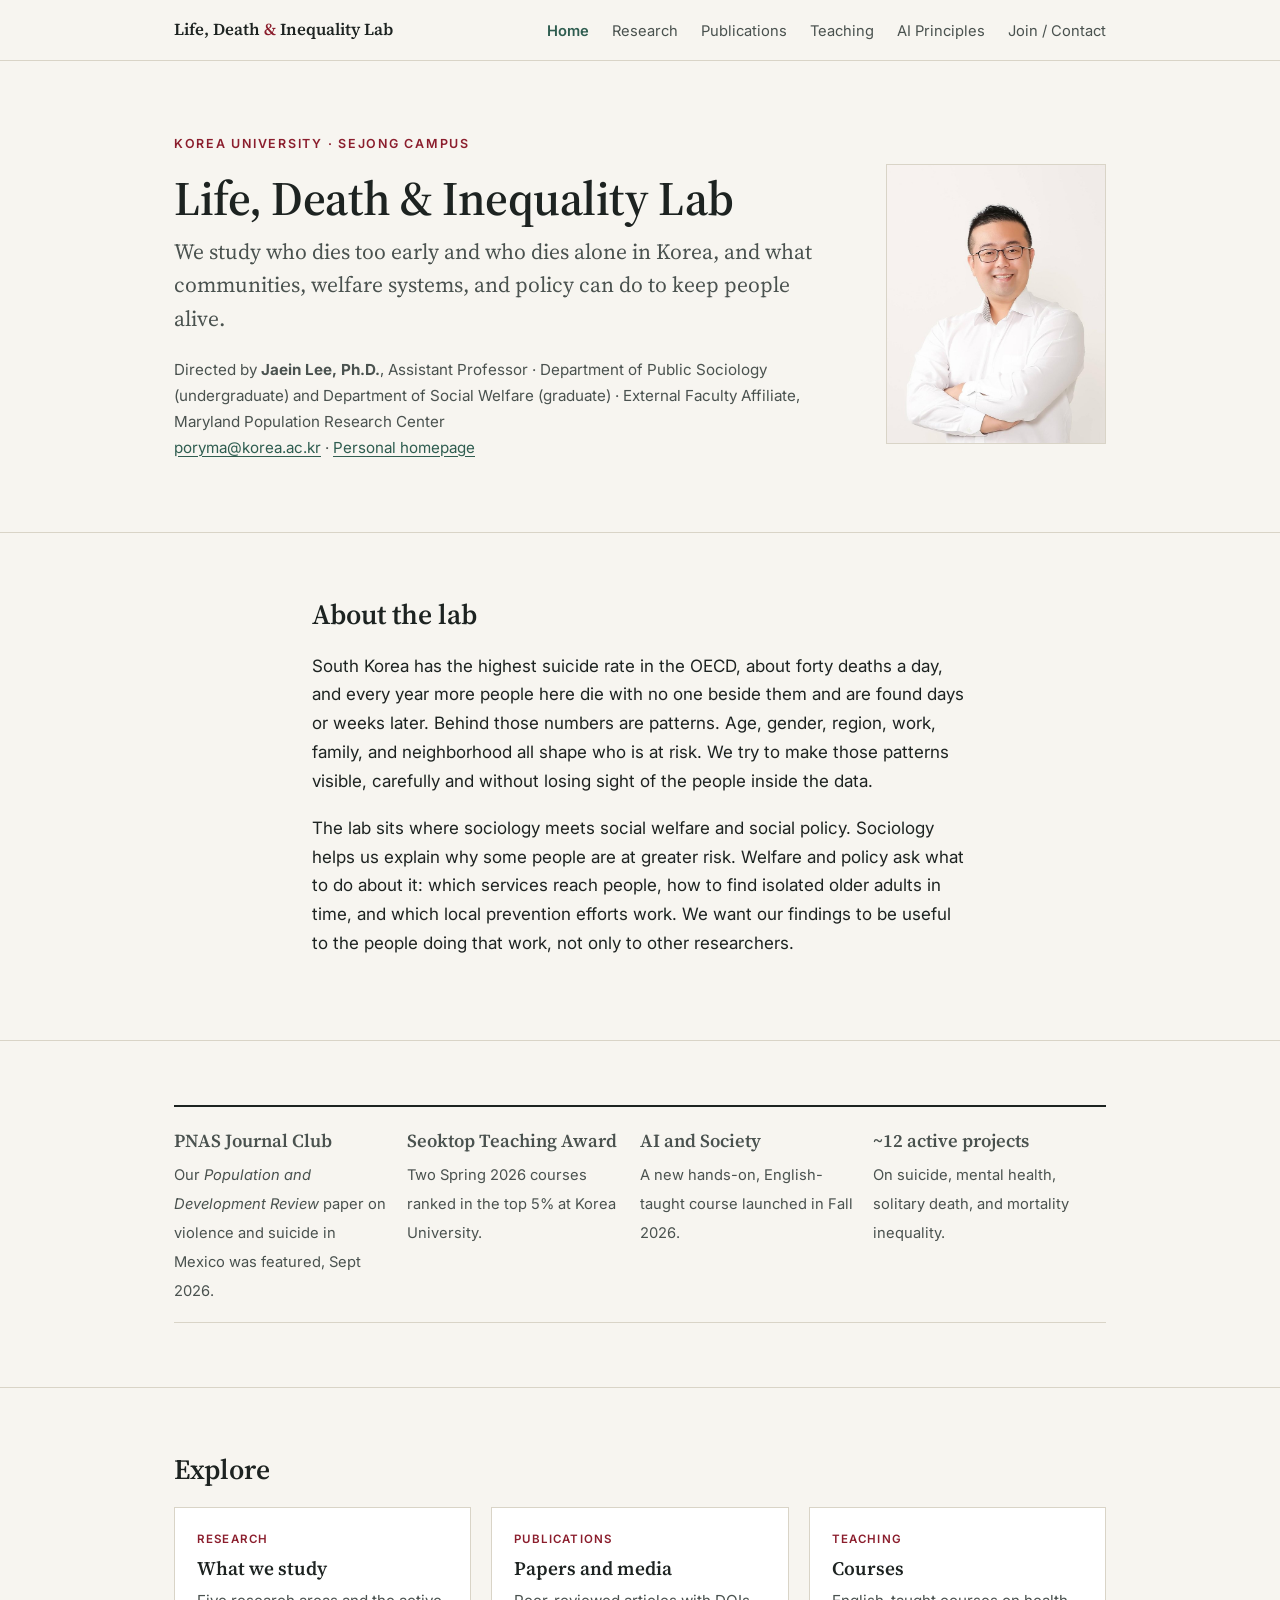
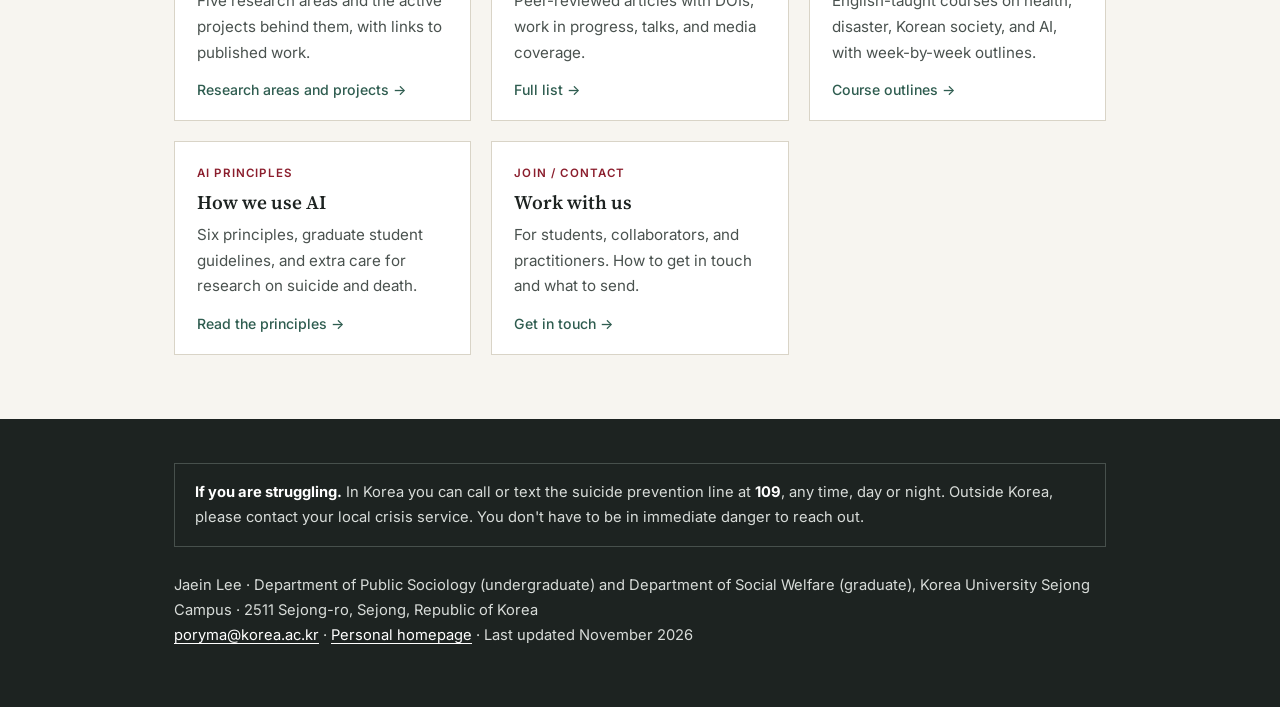
==== index.html @ afb63c03 "Multi-page lab site; collapsible course outlines; AI principles with course illustrations; Join/Cont" ====
<!DOCTYPE html>
<html lang="en">
<head>
  <meta charset="utf-8">
  <meta name="viewport" content="width=device-width, initial-scale=1">
  <title>Life, Death & Inequality Lab · Jaein Lee · Korea University</title>
  <meta name="description" content="Jaein Lee&#x27;s lab at Korea University Sejong: suicide, solitary death, mental health, and inequality in mortality, from sociology, social welfare, and social policy.">
  <link rel="preconnect" href="https://fonts.googleapis.com">
  <link rel="preconnect" href="https://fonts.gstatic.com" crossorigin>
  <link href="https://fonts.googleapis.com/css2?family=Inter:wght@400;500;600&family=Source+Serif+4:opsz,wght@8..60,400;8..60,600&display=swap" rel="stylesheet">
  <link rel="stylesheet" href="style.css">
</head>
<body>

<header class="site">
  <div class="wrap">
    <a class="brand" href="index.html">Life, Death <span>&amp;</span> Inequality Lab</a>
    <nav>
      <a href="index.html" class="active" aria-current="page">Home</a>
      <a href="research.html">Research</a>
      <a href="publications.html">Publications</a>
      <a href="teaching.html">Teaching</a>
      <a href="ai.html">AI Principles</a>
      <a href="join.html">Join / Contact</a>
    </nav>
  </div>
</header>

<main>
  <div class="hero">
    <div class="wrap hero-grid">
      <div>
        <div class="kicker">Korea University · Sejong Campus</div>
        <h1>Life, Death &amp; Inequality Lab</h1>
        <p class="lede">We study who dies too early and who dies alone in Korea, and what communities, welfare systems, and policy can do to keep people alive.</p>
        <p class="meta">Directed by <strong>Jaein Lee, Ph.D.</strong>, Assistant Professor · Department of Public Sociology (undergraduate) and Department of Social Welfare (graduate) · External Faculty Affiliate, Maryland Population Research Center<br>
          <a href="mailto:poryma@korea.ac.kr">poryma@korea.ac.kr</a> · <a href="https://poryma.github.io/">Personal homepage</a></p>
      </div>
      <img class="portrait" src="photo.jpg" alt="Portrait of Jaein Lee" width="714" height="1000">
    </div>
  </div>

  <section>
    <div class="wrap prose">
      <h2>About the lab</h2>
      <p>South Korea has the highest suicide rate in the OECD, about forty deaths a day, and every year more people here die with no one beside them and are found days or weeks later. Behind those numbers are patterns. Age, gender, region, work, family, and neighborhood all shape who is at risk. We try to make those patterns visible, carefully and without losing sight of the people inside the data.</p>
      <p>The lab sits where sociology meets social welfare and social policy. Sociology helps us explain why some people are at greater risk. Welfare and policy ask what to do about it: which services reach people, how to find isolated older adults in time, and which local prevention efforts work. We want our findings to be useful to the people doing that work, not only to other researchers.</p>
    </div>
  </section>

  <section>
    <div class="wrap">
      <div class="highlights">
        <div><span class="big">PNAS Journal Club</span><span>Our <em>Population and Development Review</em> paper on violence and suicide in Mexico was featured, Sept 2026.</span></div>
        <div><span class="big">Seoktop Teaching Award</span><span>Two Spring 2026 courses ranked in the top 5% at Korea University.</span></div>
        <div><span class="big">AI and Society</span><span>A new hands-on, English-taught course launched in Fall 2026.</span></div>
        <div><span class="big">~12 active projects</span><span>On suicide, mental health, solitary death, and mortality inequality.</span></div>
      </div>
    </div>
  </section>

  <section>
    <div class="wrap">
      <h2>Explore</h2>
      <div class="cards">
        <a class="card" href="research.html"><div class="label">Research</div><h3>What we study</h3><p>Five research areas and the active projects behind them, with links to published work.</p><span class="more">Research areas and projects →</span></a>
        <a class="card" href="publications.html"><div class="label">Publications</div><h3>Papers and media</h3><p>Peer-reviewed articles with DOIs, work in progress, talks, and media coverage.</p><span class="more">Full list →</span></a>
        <a class="card" href="teaching.html"><div class="label">Teaching</div><h3>Courses</h3><p>English-taught courses on health, disaster, Korean society, and AI, with week-by-week outlines.</p><span class="more">Course outlines →</span></a>
        <a class="card" href="ai.html"><div class="label">AI Principles</div><h3>How we use AI</h3><p>Six principles, graduate student guidelines, and extra care for research on suicide and death.</p><span class="more">Read the principles →</span></a>
        <a class="card" href="join.html"><div class="label">Join / Contact</div><h3>Work with us</h3><p>For students, collaborators, and practitioners. How to get in touch and what to send.</p><span class="more">Get in touch →</span></a>
      </div>
    </div>
  </section>

</main>

<footer class="site">
  <div class="wrap">
    <div class="care">
      <strong>If you are struggling.</strong> In Korea you can call or text the suicide prevention line at <strong>109</strong>, any time, day or night. Outside Korea, please contact your local crisis service. You don't have to be in immediate danger to reach out.
    </div>
    <p>Jaein Lee · Department of Public Sociology (undergraduate) and Department of Social Welfare (graduate), Korea University Sejong Campus · 2511 Sejong-ro, Sejong, Republic of Korea<br>
      <a href="mailto:poryma@korea.ac.kr">poryma@korea.ac.kr</a> · <a href="https://poryma.github.io/">Personal homepage</a> · Last updated November 2026</p>
  </div>
</footer>

</body>
</html>
---- style.css ----
:root {
  --ink: #1d2321;
  --ink-soft: #4a524f;
  --paper: #f7f5f0;
  --paper-deep: #efece4;
  --rule: #d9d4c7;
  --accent: #2f5d50;
  --accent-soft: #e3ebe7;
  --crimson: #8b1e2d; /* Korea University crimson, used sparingly */
  --max: 980px;
}

* { box-sizing: border-box; }

html { scroll-behavior: smooth; }

body {
  margin: 0;
  background: var(--paper);
  color: var(--ink);
  font-family: "Inter", system-ui, -apple-system, "Segoe UI", sans-serif;
  font-size: 17px;
  line-height: 1.7;
}

a { color: var(--accent); text-underline-offset: 3px; }
a:hover { color: var(--crimson); }

h1, h2, h3 {
  font-family: "Source Serif 4", Georgia, serif;
  font-weight: 600;
  line-height: 1.25;
  color: var(--ink);
}

h1 { font-size: clamp(2.1rem, 4.5vw, 3rem); margin: 0 0 .4rem; letter-spacing: -.01em; }
h2 { font-size: 1.75rem; margin: 0 0 1.25rem; }
h3 { font-size: 1.2rem; margin: 0 0 .4rem; }

.wrap { max-width: var(--max); margin: 0 auto; padding: 0 24px; }

/* ---------- nav ---------- */
header.site {
  border-bottom: 1px solid var(--rule);
  background: var(--paper);
  position: sticky;
  top: 0;
  z-index: 10;
}
header.site .wrap {
  display: flex;
  align-items: center;
  justify-content: space-between;
  gap: 16px;
  min-height: 60px;
  flex-wrap: wrap;
}
.brand {
  font-family: "Source Serif 4", Georgia, serif;
  font-weight: 600;
  font-size: 1.05rem;
  color: var(--ink);
  text-decoration: none;
}
.brand span { color: var(--crimson); }
nav a {
  color: var(--ink-soft);
  text-decoration: none;
  font-size: .92rem;
  margin-left: 18px;
}
nav a:hover, nav a[aria-current="page"] { color: var(--accent); }

/* ---------- hero ---------- */
.hero { padding: 72px 0 56px; border-bottom: 1px solid var(--rule); }
.hero .kicker {
  text-transform: uppercase;
  letter-spacing: .14em;
  font-size: .78rem;
  color: var(--crimson);
  font-weight: 600;
  margin-bottom: 14px;
}
.hero .lede {
  font-family: "Source Serif 4", Georgia, serif;
  font-size: 1.35rem;
  line-height: 1.55;
  color: var(--ink-soft);
  max-width: 44rem;
  margin: 0;
}
.hero .meta { margin-top: 22px; font-size: .95rem; color: var(--ink-soft); }
.hero-grid {
  display: grid;
  grid-template-columns: 1fr 220px;
  gap: 48px;
  align-items: center;
}
.portrait {
  width: 220px;
  height: 280px;
  object-fit: cover;
  object-position: 50% 15%;
  border: 1px solid var(--rule);
  background: #fff;
}
@media (max-width: 720px) {
  .hero-grid { grid-template-columns: 1fr; gap: 28px; }
  .portrait { order: -1; width: 160px; height: 200px; }
}

/* ---------- sections ---------- */
section { padding: 64px 0; border-bottom: 1px solid var(--rule); }
section:last-of-type { border-bottom: none; }
.prose { max-width: 44rem; }
.prose p { margin: 0 0 1.1rem; }

.grid-2 {
  display: grid;
  grid-template-columns: repeat(auto-fit, minmax(280px, 1fr));
  gap: 36px 48px;
}
.area { border-top: 2px solid var(--accent); padding-top: 14px; }
.area p { margin: 0; color: var(--ink-soft); }

.callout {
  background: var(--accent-soft);
  border-left: 3px solid var(--accent);
  padding: 20px 24px;
  margin: 28px 0 0;
}
.callout p:last-child { margin-bottom: 0; }

/* ---------- publications ---------- */
ol.pubs { padding-left: 0; list-style: none; margin: 0; }
ol.pubs li {
  padding: 14px 0;
  border-bottom: 1px dotted var(--rule);
}
ol.pubs .yr {
  display: inline-block;
  min-width: 3.2rem;
  font-weight: 600;
  color: var(--crimson);
  font-variant-numeric: tabular-nums;
}
ol.pubs em { color: var(--ink); }
.tag {
  display: inline-block;
  font-size: .72rem;
  text-transform: uppercase;
  letter-spacing: .08em;
  background: var(--paper-deep);
  border: 1px solid var(--rule);
  padding: 1px 8px;
  margin-left: 6px;
  vertical-align: 2px;
}
.note { font-size: .88rem; color: var(--ink-soft); }

/* ---------- lists / tables ---------- */
ul.plain { padding-left: 1.1rem; }
ul.plain li { margin-bottom: .45rem; }

table.uses { width: 100%; border-collapse: collapse; font-size: .95rem; }
table.uses th, table.uses td {
  text-align: left;
  vertical-align: top;
  padding: 12px 14px;
  border-bottom: 1px solid var(--rule);
}
table.uses th { font-family: "Source Serif 4", Georgia, serif; font-size: 1.05rem; width: 50%; }
table.uses td:first-child { border-right: 1px solid var(--rule); }

.principle { display: grid; grid-template-columns: 3rem 1fr; gap: 0 12px; margin-bottom: 26px; }
.principle .n {
  font-family: "Source Serif 4", Georgia, serif;
  font-size: 2rem;
  color: var(--accent);
  line-height: 1;
}
.principle p { margin: .2rem 0 0; color: var(--ink-soft); }

pre.template {
  background: #fff;
  border: 1px solid var(--rule);
  padding: 18px 20px;
  white-space: pre-wrap;
  font-family: "Source Serif 4", Georgia, serif;
  font-size: .98rem;
  line-height: 1.6;
}

/* ---------- footer ---------- */
footer.site {
  background: var(--ink);
  color: #d8dcd9;
  padding: 44px 0;
  font-size: .92rem;
}
footer.site a { color: #fff; }
footer.site .care {
  border: 1px solid #47504c;
  padding: 16px 20px;
  margin-bottom: 26px;
}
footer.site .care strong { color: #fff; }

@media (max-width: 640px) {
  nav a { margin: 0 14px 0 0; }
  .hero { padding: 48px 0 40px; }
  section { padding: 48px 0; }
  table.uses th, table.uses td { display: block; width: 100%; border-right: none !important; }
}

/* ---------- multi-page additions (Nov 2026) ---------- */
.page-head { padding: 56px 0 36px; border-bottom: 1px solid var(--rule); }
.page-head .kicker { text-transform: uppercase; letter-spacing: .14em; font-size: .78rem; color: var(--crimson); font-weight: 600; margin-bottom: 10px; }
.page-head p.lede { font-family: "Source Serif 4", Georgia, serif; font-size: 1.2rem; color: var(--ink-soft); max-width: 44rem; margin: 0; }
nav a.active { color: var(--accent); font-weight: 600; }

.cards { display: grid; grid-template-columns: repeat(auto-fit, minmax(250px, 1fr)); gap: 20px; }
.card { background: #fff; border: 1px solid var(--rule); padding: 22px 22px 18px; display: flex; flex-direction: column; text-decoration: none; color: var(--ink); transition: border-color .15s, transform .15s; }
a.card:hover { border-color: var(--accent); transform: translateY(-2px); color: var(--ink); }
.card h3 { margin-bottom: .5rem; }
.card p { margin: 0 0 .8rem; color: var(--ink-soft); font-size: .95rem; }
.card .more { margin-top: auto; font-size: .88rem; color: var(--accent); font-weight: 500; }
.card .label { font-size: .72rem; text-transform: uppercase; letter-spacing: .1em; color: var(--crimson); font-weight: 600; margin-bottom: 6px; }

.highlights { display: grid; grid-template-columns: repeat(auto-fit, minmax(220px, 1fr)); gap: 0; border-top: 2px solid var(--ink); }
.highlights div { padding: 18px 20px 18px 0; border-bottom: 1px solid var(--rule); }
.highlights .big { font-family: "Source Serif 4", Georgia, serif; font-size: 1.15rem; font-weight: 600; display: block; margin-bottom: 4px; }
.highlights span { color: var(--ink-soft); font-size: .92rem; }

details.course { background: #fff; border: 1px solid var(--rule); margin-bottom: 12px; }
details.course > summary { list-style: none; cursor: pointer; padding: 18px 22px; display: grid; grid-template-columns: 1fr auto; gap: 4px 16px; align-items: center; }
details.course > summary::-webkit-details-marker { display: none; }
details.course > summary .t { font-family: "Source Serif 4", Georgia, serif; font-size: 1.12rem; font-weight: 600; }
details.course > summary .m { grid-column: 1; font-size: .85rem; color: var(--ink-soft); }
details.course > summary .chev { grid-row: 1 / span 2; grid-column: 2; font-size: 1.3rem; color: var(--accent); transition: transform .2s; }
details.course[open] > summary .chev { transform: rotate(45deg); }
details.course > summary:hover .t { color: var(--accent); }
details.course .body { padding: 0 22px 20px; border-top: 1px dashed var(--rule); }
details.course .body p { margin: 14px 0 10px; }
details.course .body h4 { font-size: .78rem; text-transform: uppercase; letter-spacing: .1em; color: var(--crimson); margin: 16px 0 6px; }
details.course ul.flow, details.course ul.acts { margin: 0; padding-left: 1.2rem; font-size: .95rem; }
details.course ul.flow li, details.course ul.acts li { margin-bottom: 4px; }
.badge { display: inline-block; font-size: .7rem; text-transform: uppercase; letter-spacing: .08em; padding: 2px 8px; margin-left: 6px; vertical-align: 2px; border: 1px solid var(--rule); background: var(--paper-deep); color: var(--ink-soft); font-family: "Inter", sans-serif; font-weight: 600; }
.badge.award { background: var(--crimson); color: #fff; border-color: var(--crimson); }
.badge.new { background: var(--accent); color: #fff; border-color: var(--accent); }
.term { font-size: .8rem; text-transform: uppercase; letter-spacing: .12em; color: var(--ink-soft); font-weight: 600; margin: 34px 0 12px; }

figure.ill { margin: 0; }
figure.ill img { width: 100%; height: auto; display: block; border: 1px solid var(--rule); }
figure.ill figcaption { font-size: .8rem; color: var(--ink-soft); margin-top: 6px; }
.principle-row { display: grid; grid-template-columns: 220px 1fr; gap: 28px; align-items: start; padding: 26px 0; border-bottom: 1px solid var(--rule); }
.principle-row img { width: 220px; height: 220px; object-fit: cover; border: 1px solid var(--rule); }
.principle-row .n { font-family: "Source Serif 4", Georgia, serif; color: var(--accent); font-size: 1rem; font-weight: 600; letter-spacing: .05em; }
.principle-row p { margin: .3rem 0 0; color: var(--ink-soft); }
.split { display: grid; grid-template-columns: 1.4fr 1fr; gap: 40px; align-items: start; }

.project { padding: 20px 0; border-bottom: 1px solid var(--rule); }
.project h3 { margin-bottom: .3rem; }
.project p { margin: 0 0 .4rem; color: var(--ink-soft); }
.project .out { font-size: .88rem; }
.project .status { font-size: .72rem; text-transform: uppercase; letter-spacing: .08em; color: var(--crimson); font-weight: 600; }

.contact-card { background: #fff; border: 1px solid var(--rule); border-top: 3px solid var(--accent); padding: 26px; }
.contact-card .email { font-family: "Source Serif 4", Georgia, serif; font-size: 1.35rem; }
a.button { display: inline-block; background: var(--accent); color: #fff; text-decoration: none; padding: 10px 18px; font-weight: 600; font-size: .92rem; margin-top: 12px; }
a.button:hover { background: var(--crimson); color: #fff; }
ol.steps { padding-left: 1.2rem; } ol.steps li { margin-bottom: .6rem; }

@media (max-width: 720px) {
  .principle-row, .split { grid-template-columns: 1fr; }
  .principle-row img { width: 100%; height: auto; }
}
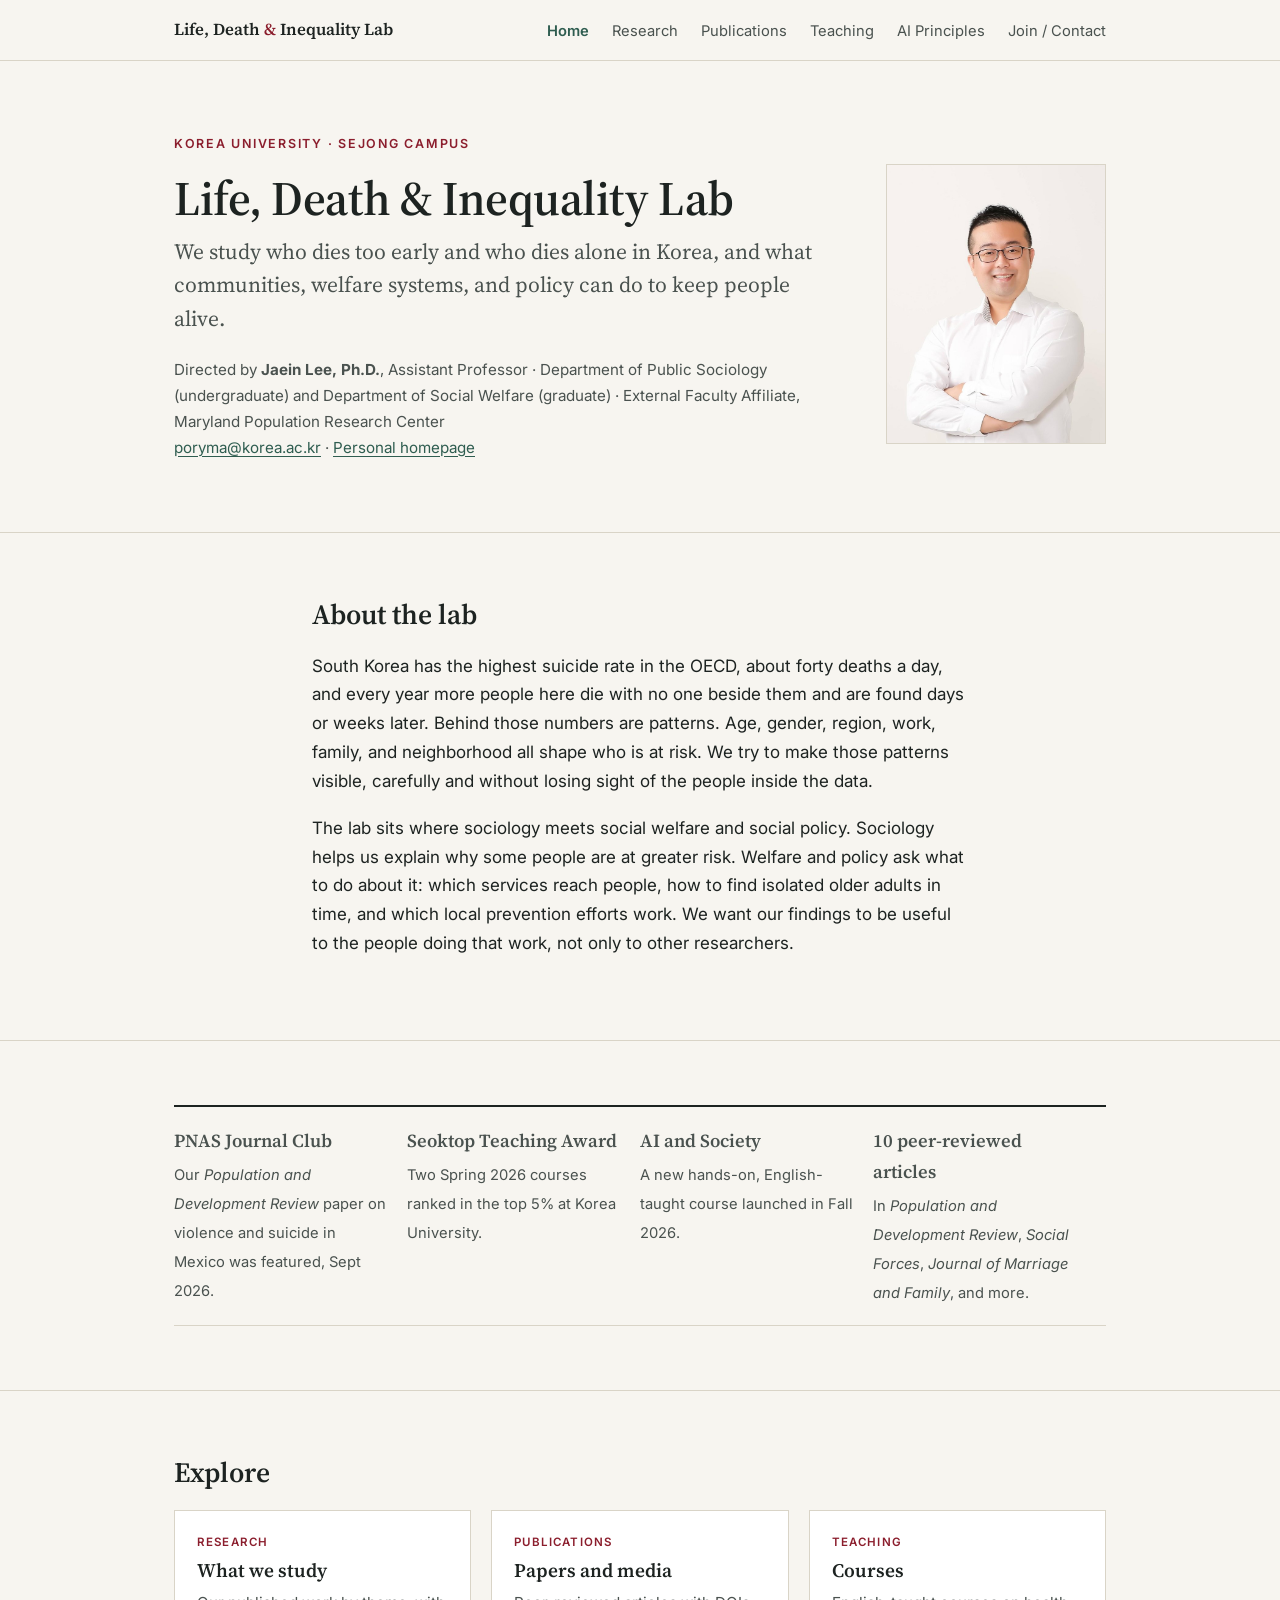
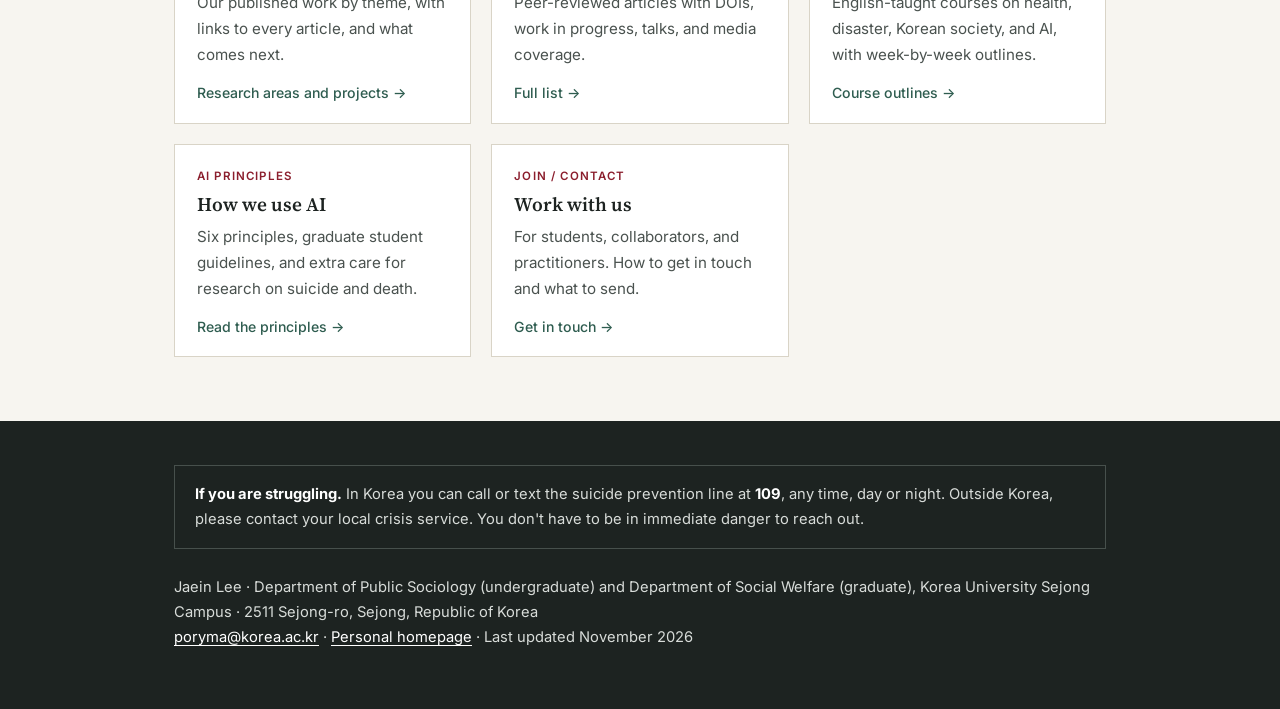
==== commit 335a4a19: "Lead Research with published work; collapse in-progress lists Co-Authored-By: Claude Opus 5.5 <norep" ====
--- a/index.html
+++ b/index.html
@@ -54,7 +54,7 @@
         <div><span class="big">PNAS Journal Club</span><span>Our <em>Population and Development Review</em> paper on violence and suicide in Mexico was featured, Sept 2026.</span></div>
         <div><span class="big">Seoktop Teaching Award</span><span>Two Spring 2026 courses ranked in the top 5% at Korea University.</span></div>
         <div><span class="big">AI and Society</span><span>A new hands-on, English-taught course launched in Fall 2026.</span></div>
-        <div><span class="big">~12 active projects</span><span>On suicide, mental health, solitary death, and mortality inequality.</span></div>
+        <div><span class="big">10 peer-reviewed articles</span><span>In <em>Population and Development Review</em>, <em>Social Forces</em>, <em>Journal of Marriage and Family</em>, and more.</span></div>
       </div>
     </div>
   </section>
@@ -63,7 +63,7 @@
     <div class="wrap">
       <h2>Explore</h2>
       <div class="cards">
-        <a class="card" href="research.html"><div class="label">Research</div><h3>What we study</h3><p>Five research areas and the active projects behind them, with links to published work.</p><span class="more">Research areas and projects →</span></a>
+        <a class="card" href="research.html"><div class="label">Research</div><h3>What we study</h3><p>Our published work by theme, with links to every article, and what comes next.</p><span class="more">Research areas and projects →</span></a>
         <a class="card" href="publications.html"><div class="label">Publications</div><h3>Papers and media</h3><p>Peer-reviewed articles with DOIs, work in progress, talks, and media coverage.</p><span class="more">Full list →</span></a>
         <a class="card" href="teaching.html"><div class="label">Teaching</div><h3>Courses</h3><p>English-taught courses on health, disaster, Korean society, and AI, with week-by-week outlines.</p><span class="more">Course outlines →</span></a>
         <a class="card" href="ai.html"><div class="label">AI Principles</div><h3>How we use AI</h3><p>Six principles, graduate student guidelines, and extra care for research on suicide and death.</p><span class="more">Read the principles →</span></a>
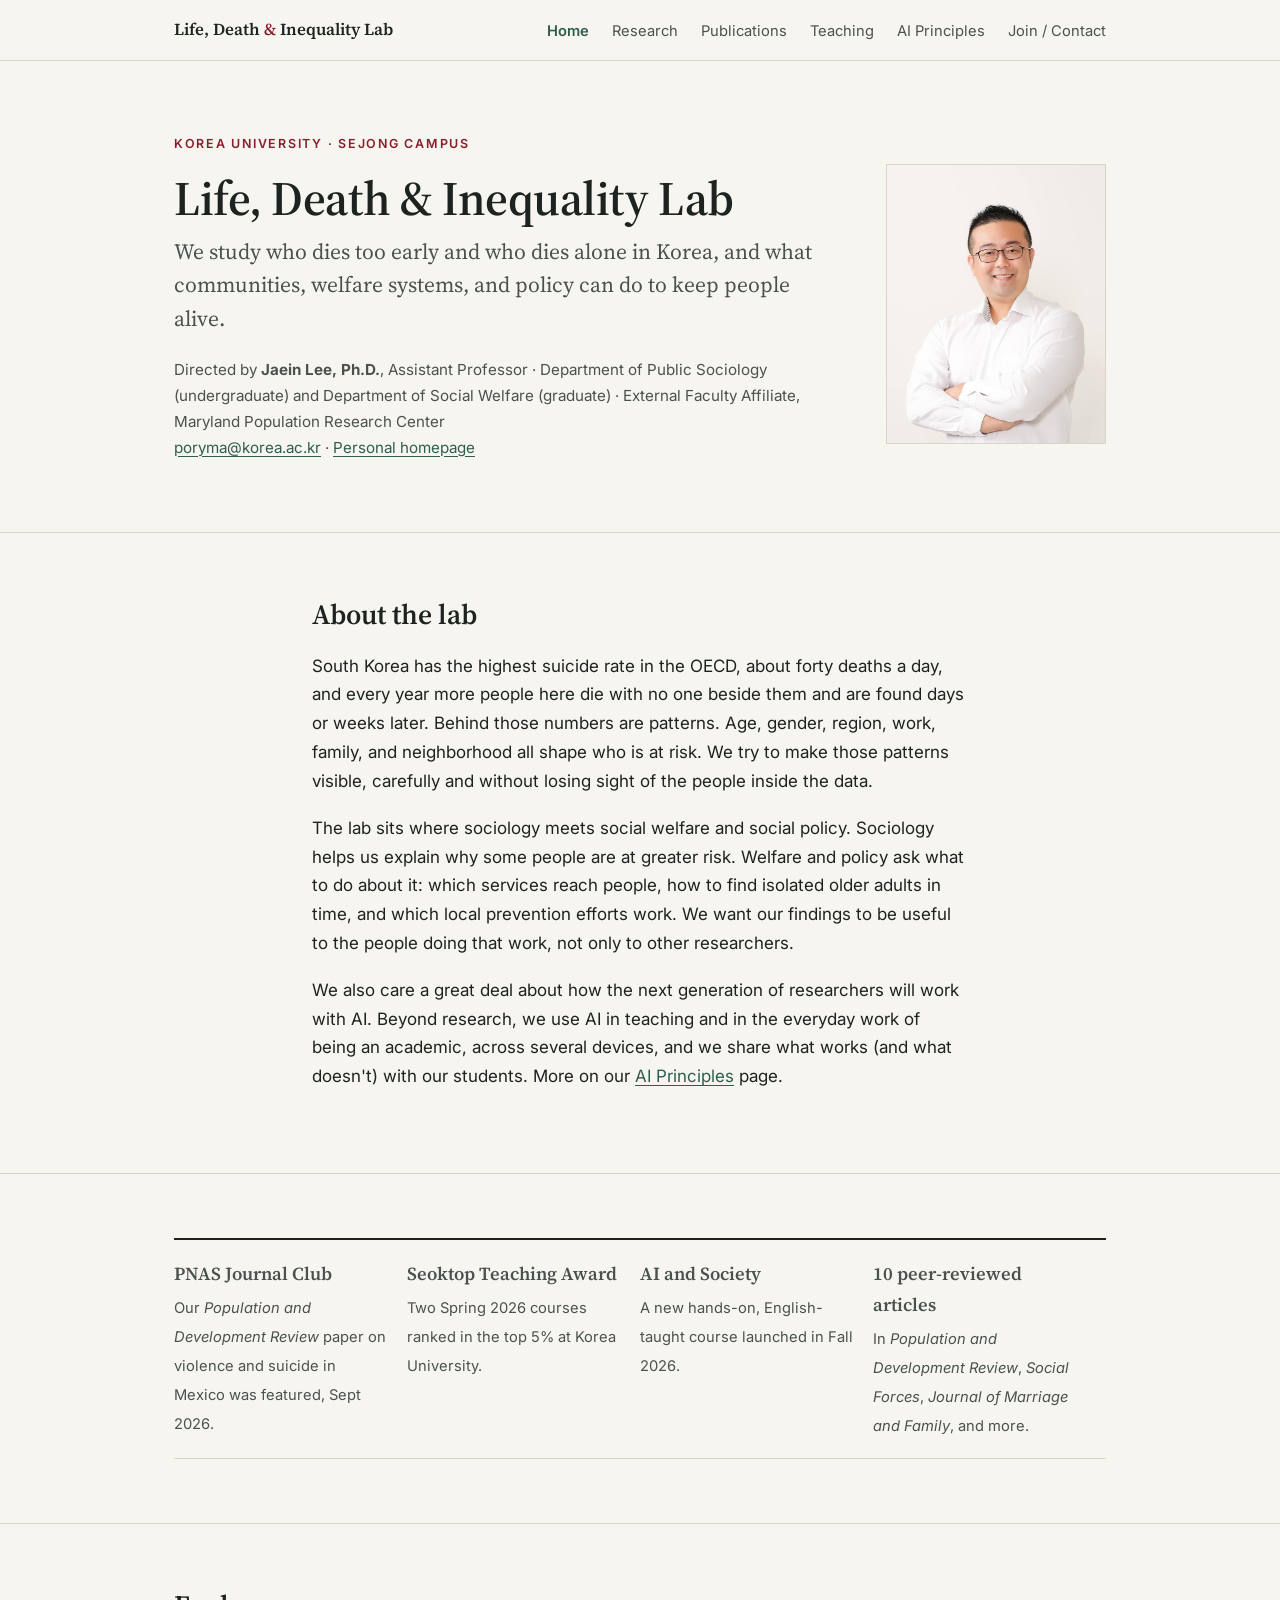
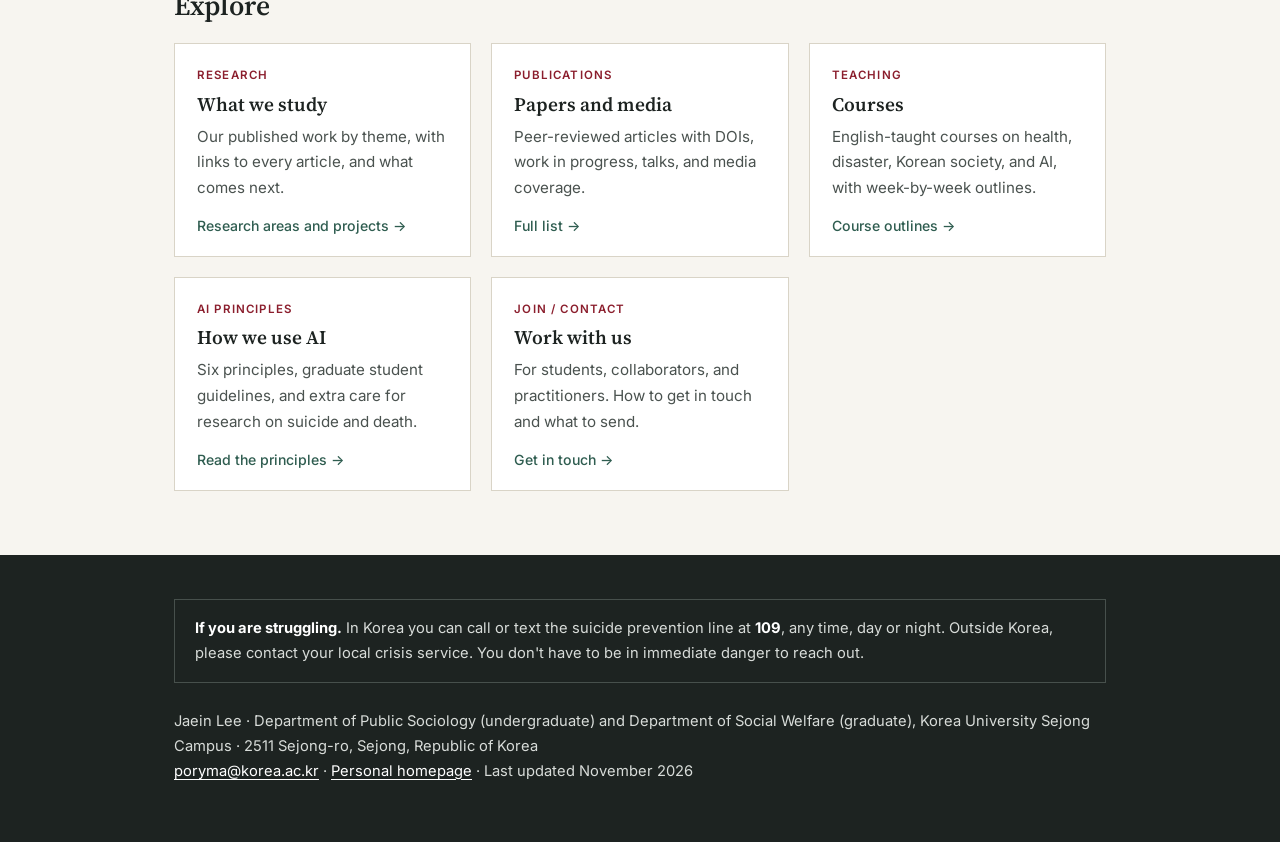
==== commit a32bf05d: "Add AI for teaching, productivity, and the next generation of users Co-Authored-By: Claude Opus 5.5 " ====
--- a/index.html
+++ b/index.html
@@ -45,6 +45,7 @@
       <h2>About the lab</h2>
       <p>South Korea has the highest suicide rate in the OECD, about forty deaths a day, and every year more people here die with no one beside them and are found days or weeks later. Behind those numbers are patterns. Age, gender, region, work, family, and neighborhood all shape who is at risk. We try to make those patterns visible, carefully and without losing sight of the people inside the data.</p>
       <p>The lab sits where sociology meets social welfare and social policy. Sociology helps us explain why some people are at greater risk. Welfare and policy ask what to do about it: which services reach people, how to find isolated older adults in time, and which local prevention efforts work. We want our findings to be useful to the people doing that work, not only to other researchers.</p>
+      <p>We also care a great deal about how the next generation of researchers will work with AI. Beyond research, we use AI in teaching and in the everyday work of being an academic, across several devices, and we share what works (and what doesn't) with our students. More on our <a href="ai.html">AI Principles</a> page.</p>
     </div>
   </section>
 
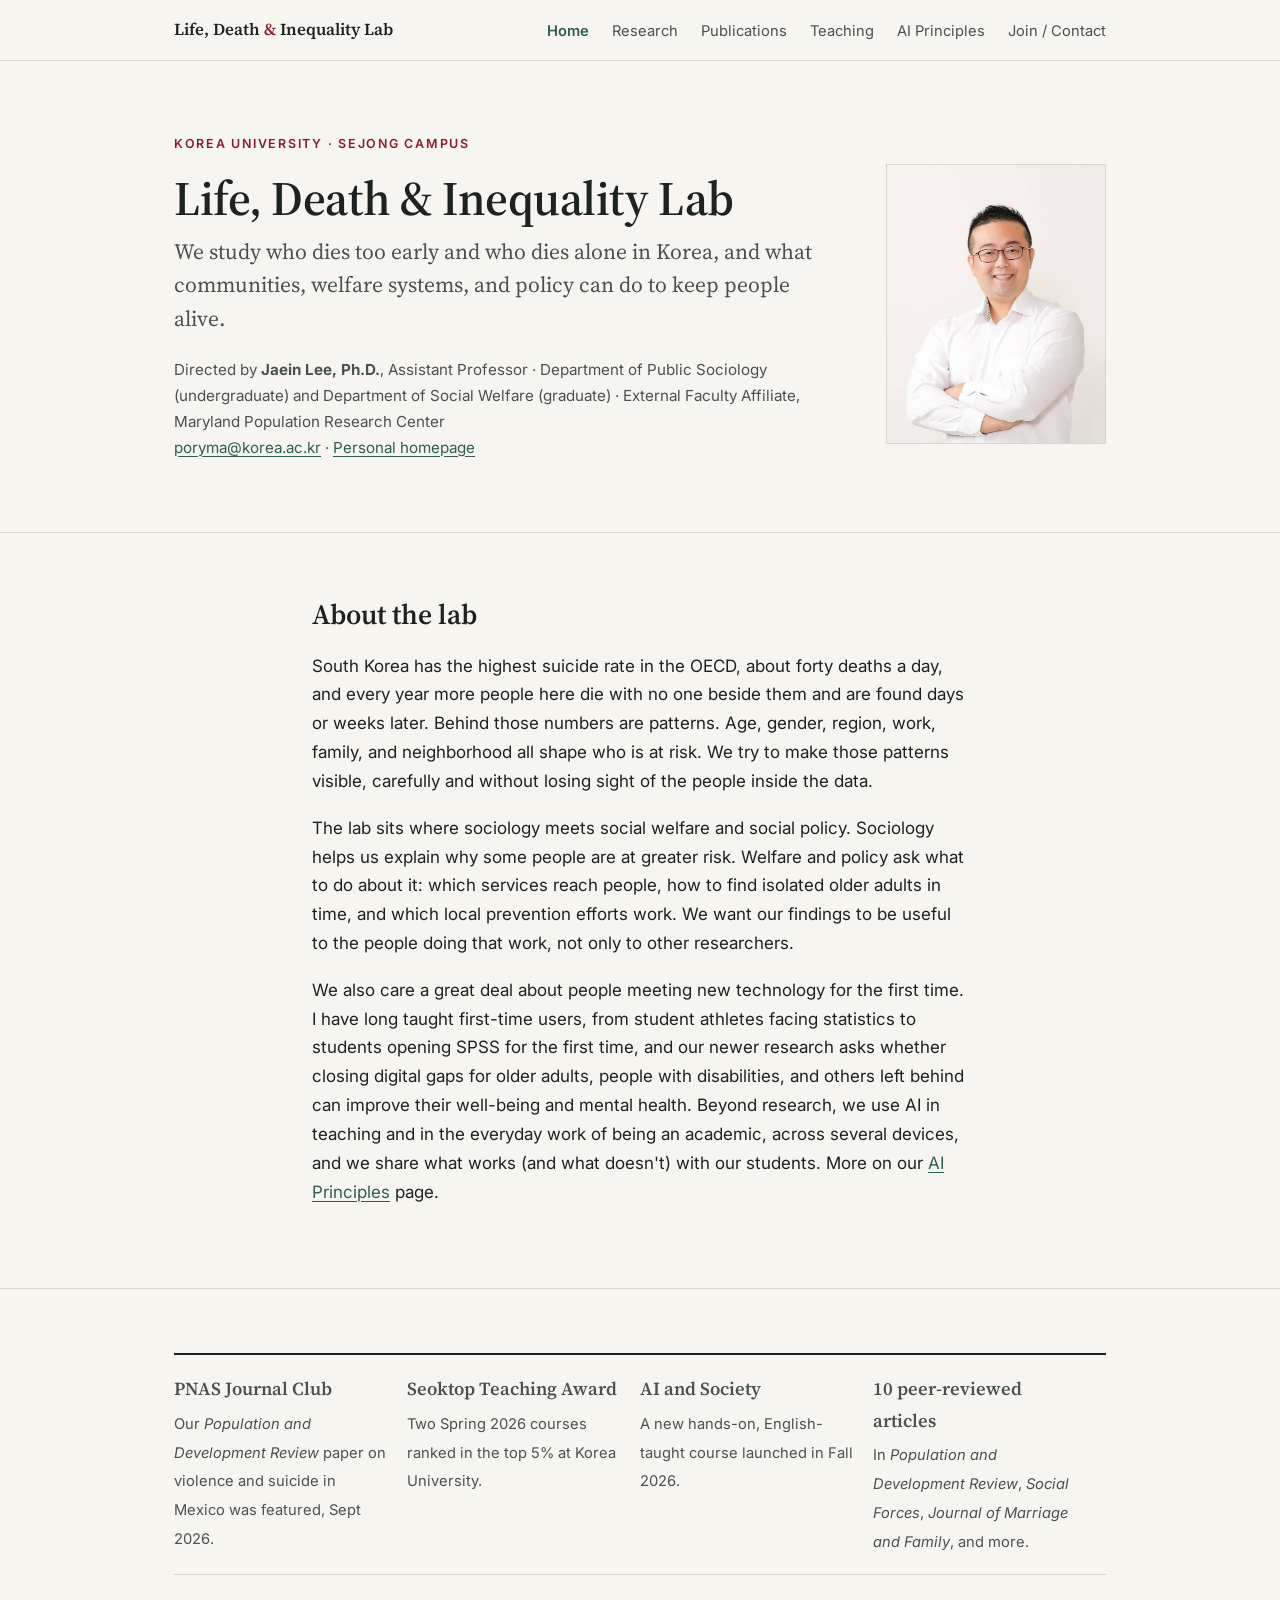
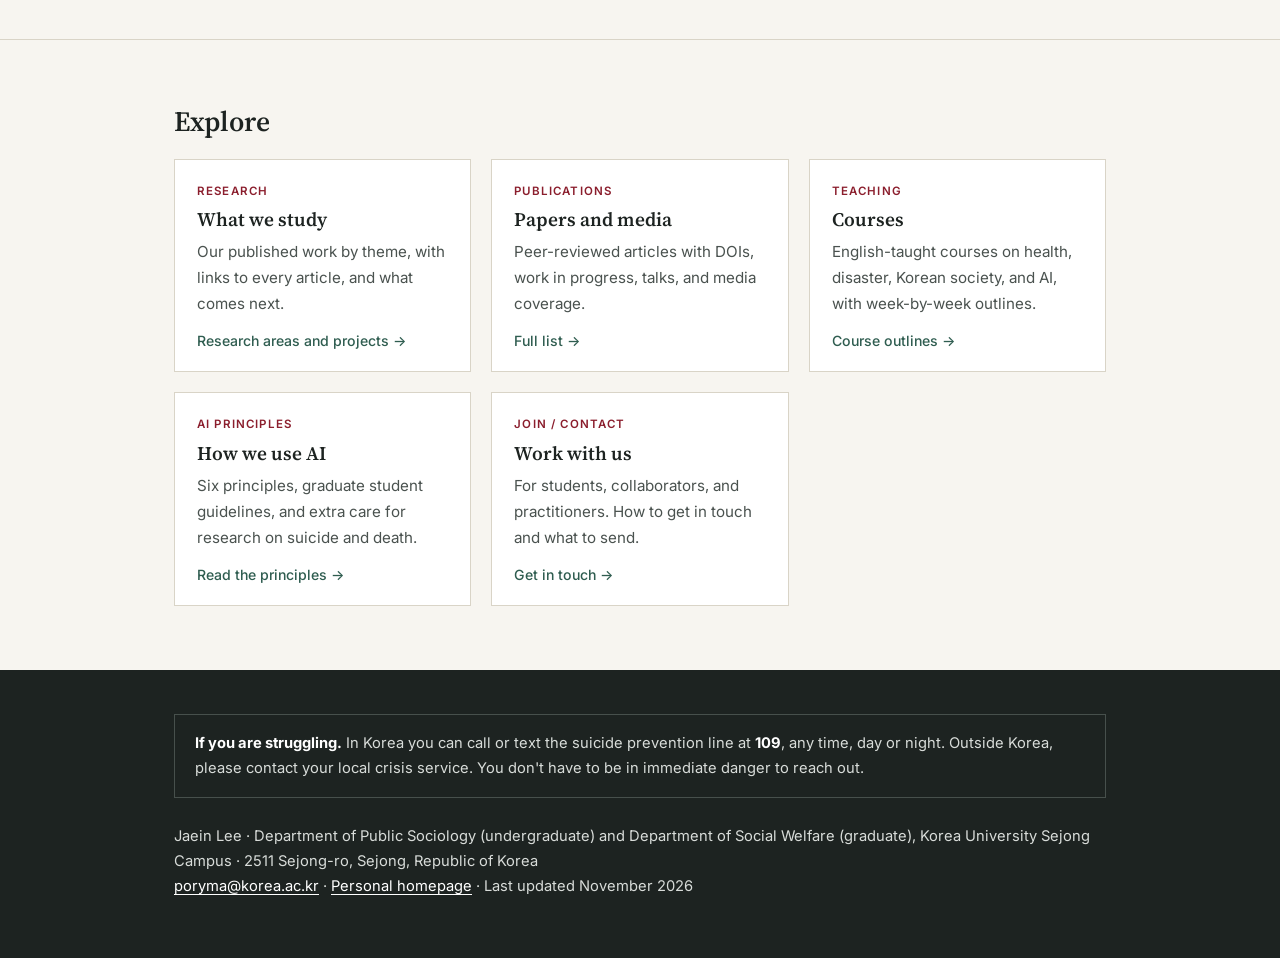
==== commit 7c3e630f: "Add teaching first-time users, digital access and well-being research line Co-Authored-By: Claude Op" ====
--- a/index.html
+++ b/index.html
@@ -45,7 +45,7 @@
       <h2>About the lab</h2>
       <p>South Korea has the highest suicide rate in the OECD, about forty deaths a day, and every year more people here die with no one beside them and are found days or weeks later. Behind those numbers are patterns. Age, gender, region, work, family, and neighborhood all shape who is at risk. We try to make those patterns visible, carefully and without losing sight of the people inside the data.</p>
       <p>The lab sits where sociology meets social welfare and social policy. Sociology helps us explain why some people are at greater risk. Welfare and policy ask what to do about it: which services reach people, how to find isolated older adults in time, and which local prevention efforts work. We want our findings to be useful to the people doing that work, not only to other researchers.</p>
-      <p>We also care a great deal about how the next generation of researchers will work with AI. Beyond research, we use AI in teaching and in the everyday work of being an academic, across several devices, and we share what works (and what doesn't) with our students. More on our <a href="ai.html">AI Principles</a> page.</p>
+      <p>We also care a great deal about people meeting new technology for the first time. I have long taught first-time users, from student athletes facing statistics to students opening SPSS for the first time, and our newer research asks whether closing digital gaps for older adults, people with disabilities, and others left behind can improve their well-being and mental health. Beyond research, we use AI in teaching and in the everyday work of being an academic, across several devices, and we share what works (and what doesn't) with our students. More on our <a href="ai.html">AI Principles</a> page.</p>
     </div>
   </section>
 
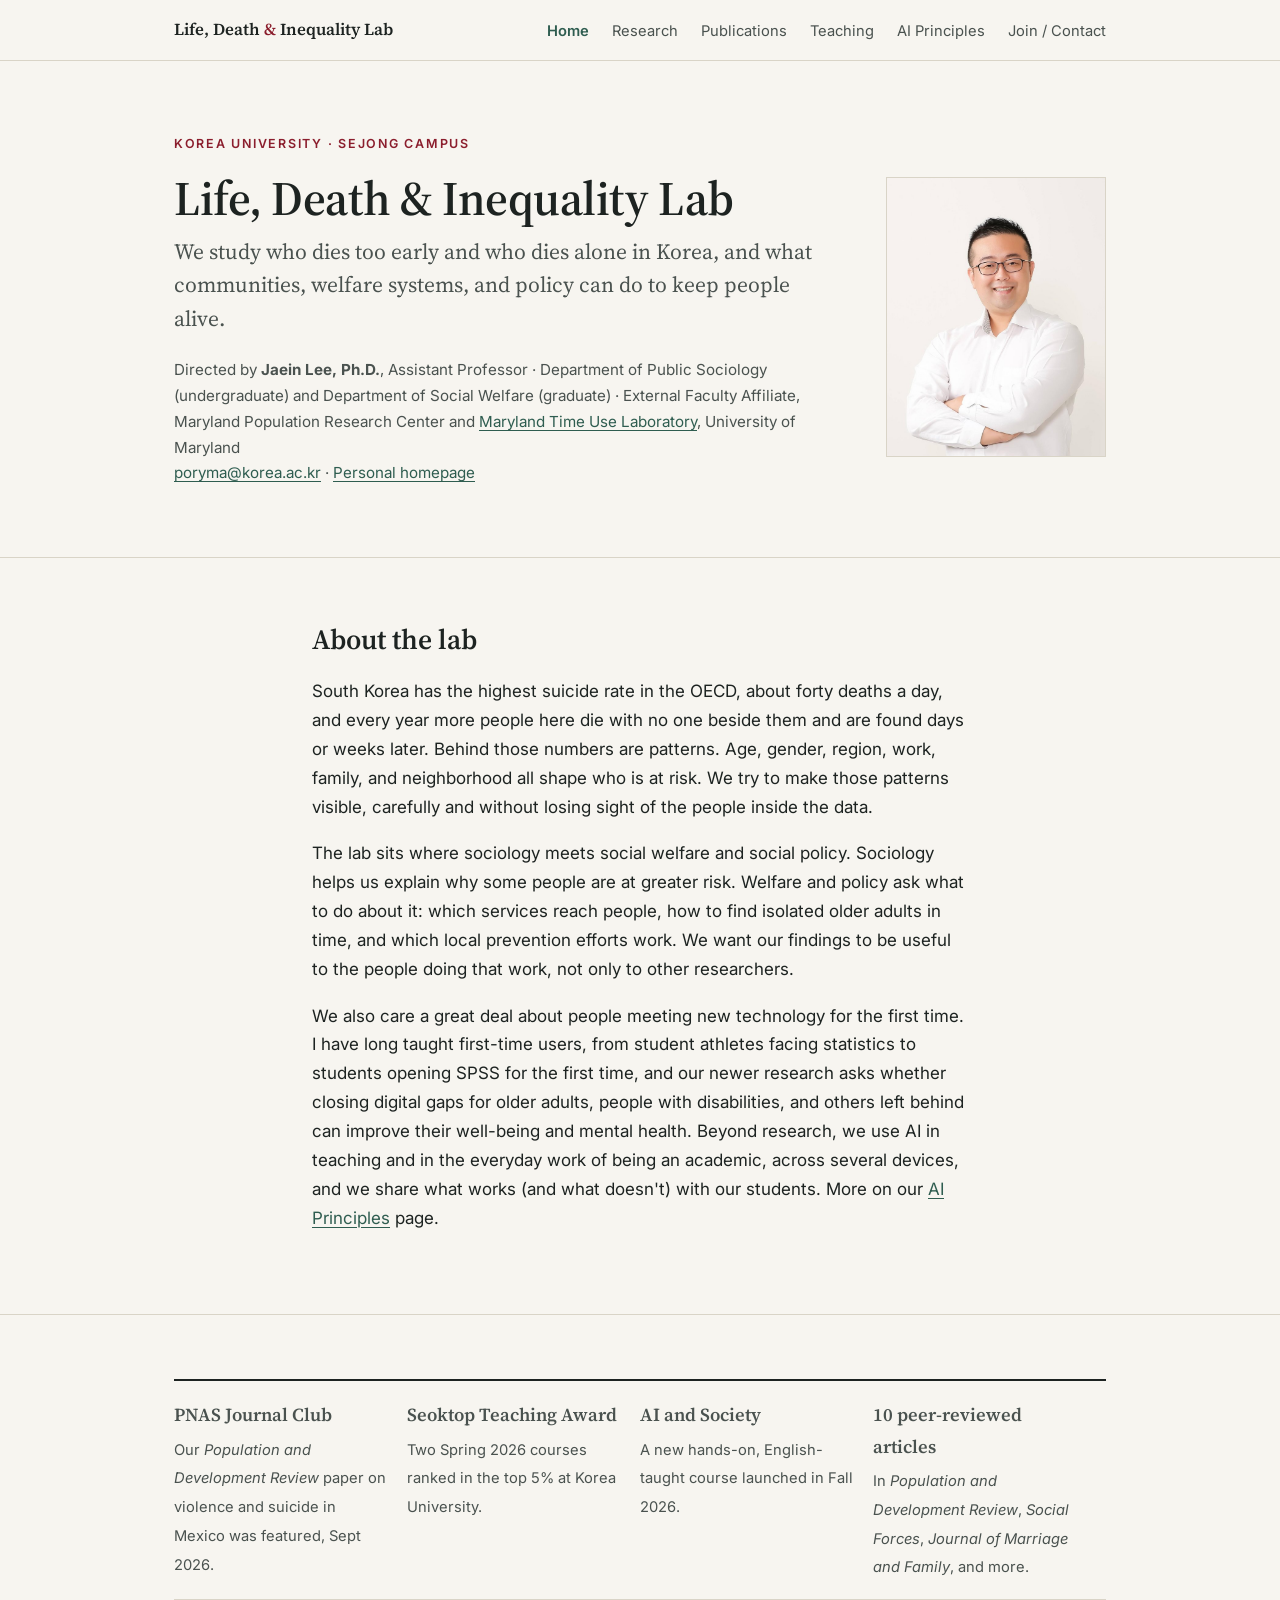
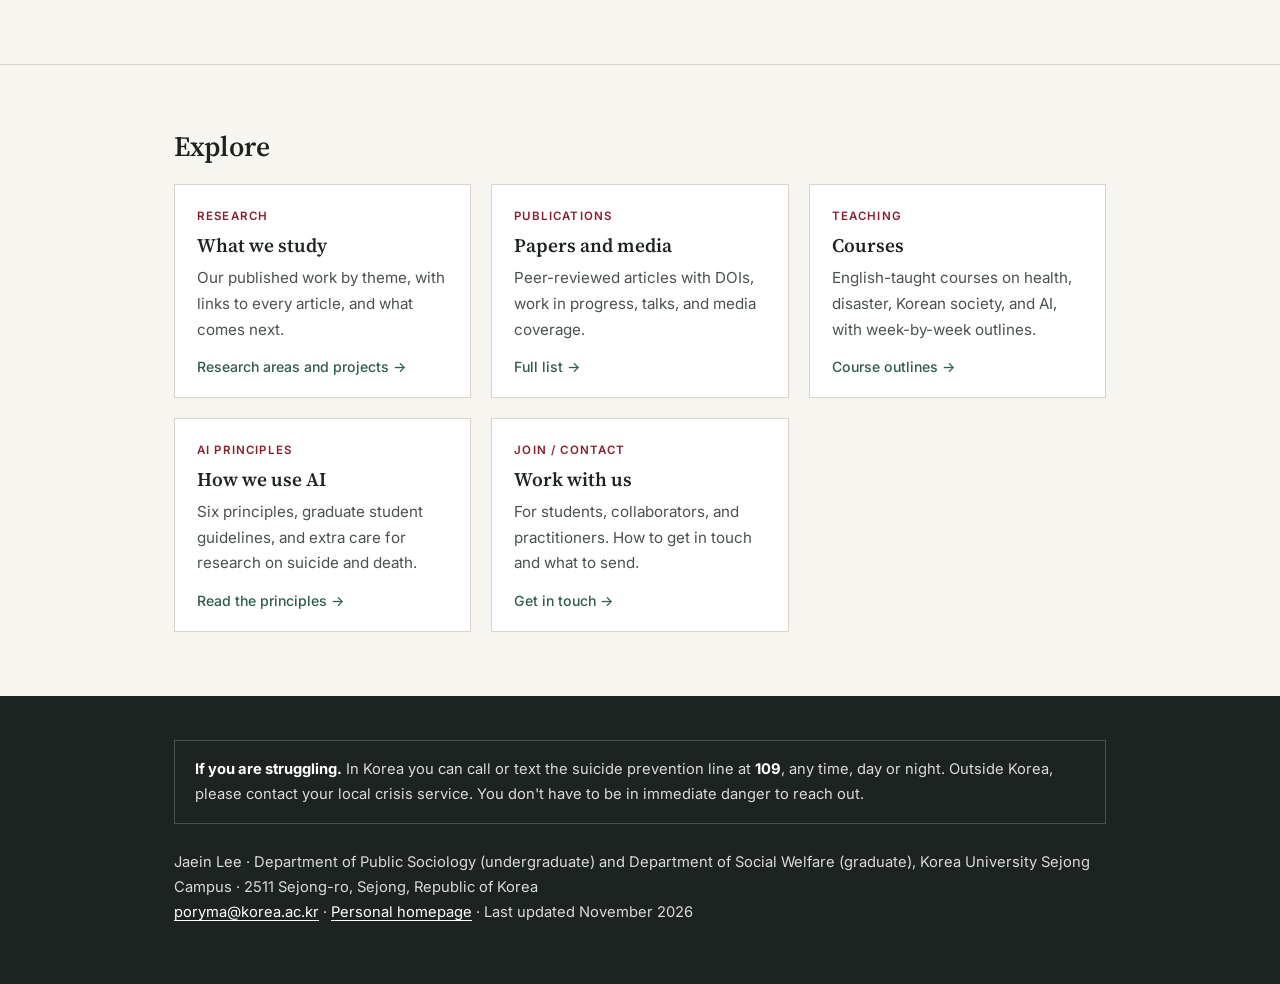
==== commit 337ccb1f: "Add Maryland Time Use Laboratory affiliation Co-Authored-By: Claude Opus 5.5 <noreply@anthropic.com>" ====
--- a/index.html
+++ b/index.html
@@ -33,7 +33,7 @@
         <div class="kicker">Korea University · Sejong Campus</div>
         <h1>Life, Death &amp; Inequality Lab</h1>
         <p class="lede">We study who dies too early and who dies alone in Korea, and what communities, welfare systems, and policy can do to keep people alive.</p>
-        <p class="meta">Directed by <strong>Jaein Lee, Ph.D.</strong>, Assistant Professor · Department of Public Sociology (undergraduate) and Department of Social Welfare (graduate) · External Faculty Affiliate, Maryland Population Research Center<br>
+        <p class="meta">Directed by <strong>Jaein Lee, Ph.D.</strong>, Assistant Professor · Department of Public Sociology (undergraduate) and Department of Social Welfare (graduate) · External Faculty Affiliate, Maryland Population Research Center and <a href="https://socy.umd.edu/research/maryland-time-use-laboratory/people">Maryland Time Use Laboratory</a>, University of Maryland<br>
           <a href="mailto:poryma@korea.ac.kr">poryma@korea.ac.kr</a> · <a href="https://poryma.github.io/">Personal homepage</a></p>
       </div>
       <img class="portrait" src="photo.jpg" alt="Portrait of Jaein Lee" width="714" height="1000">
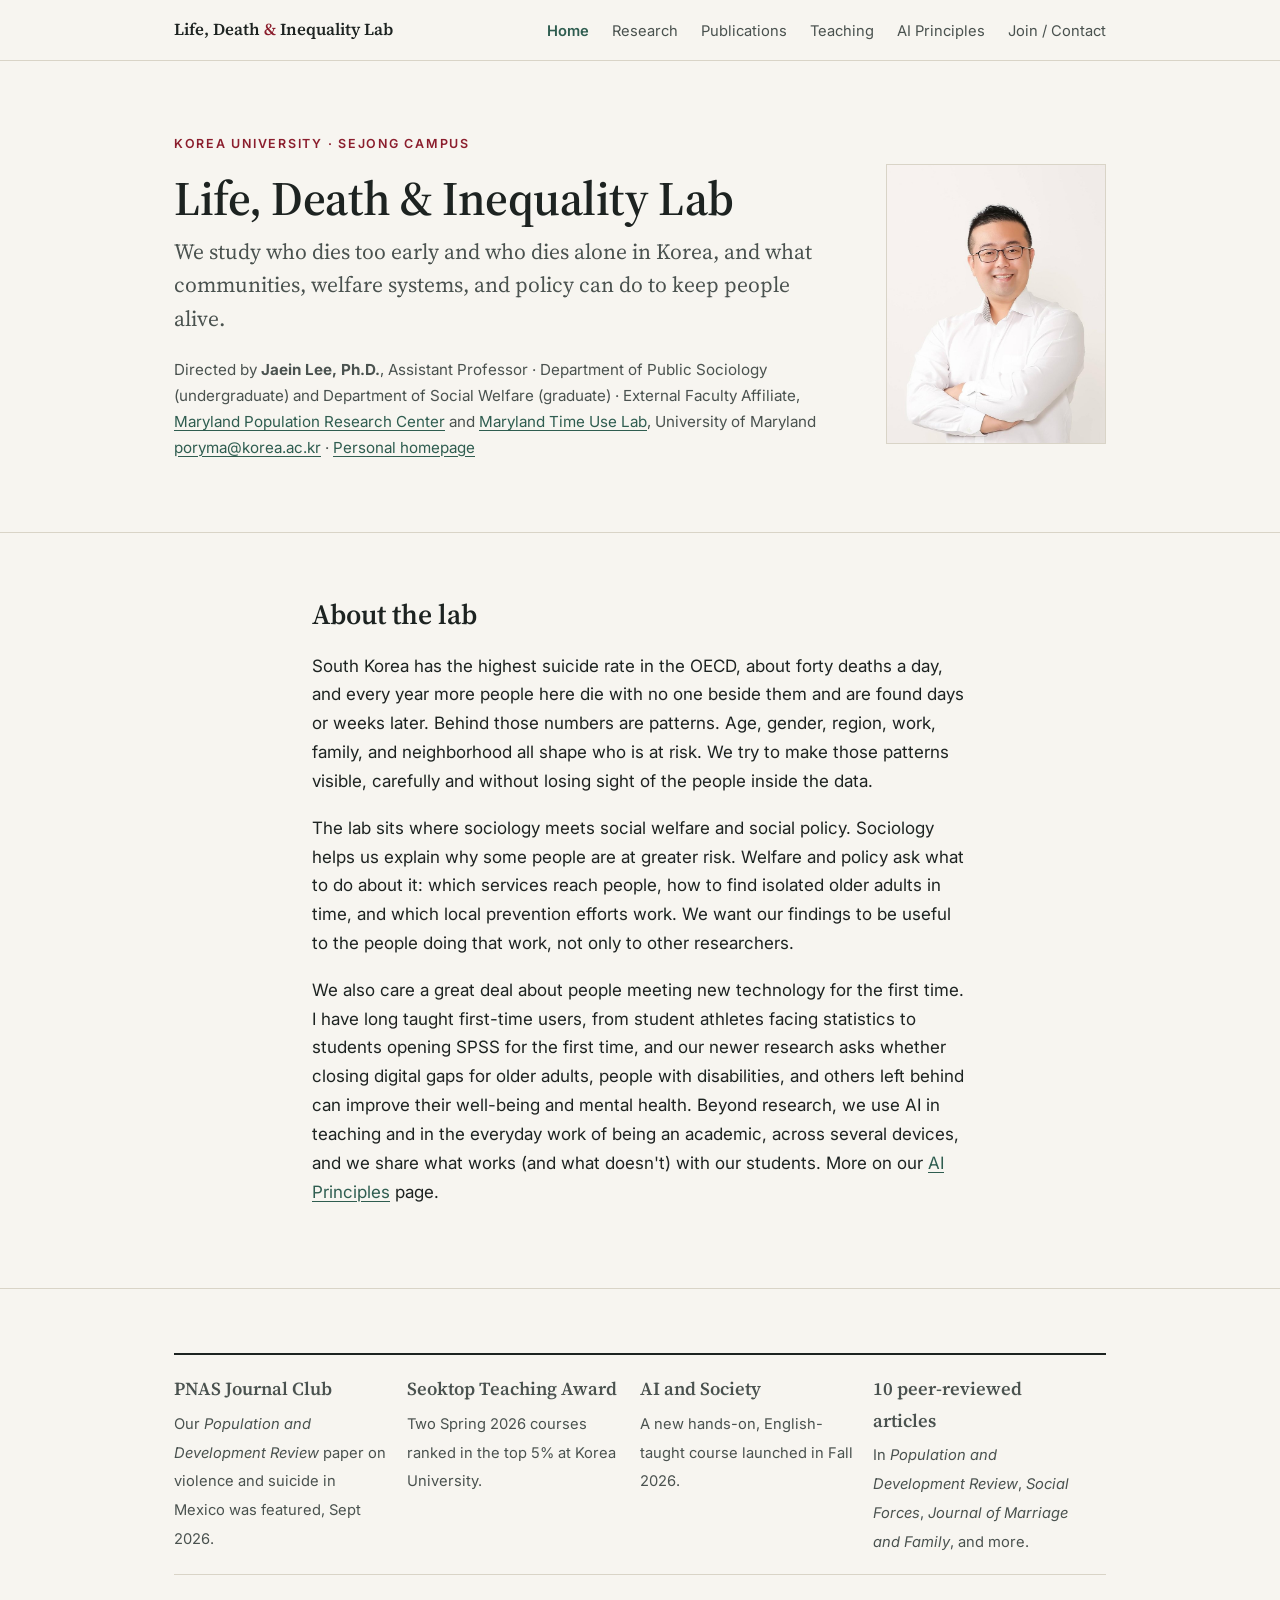
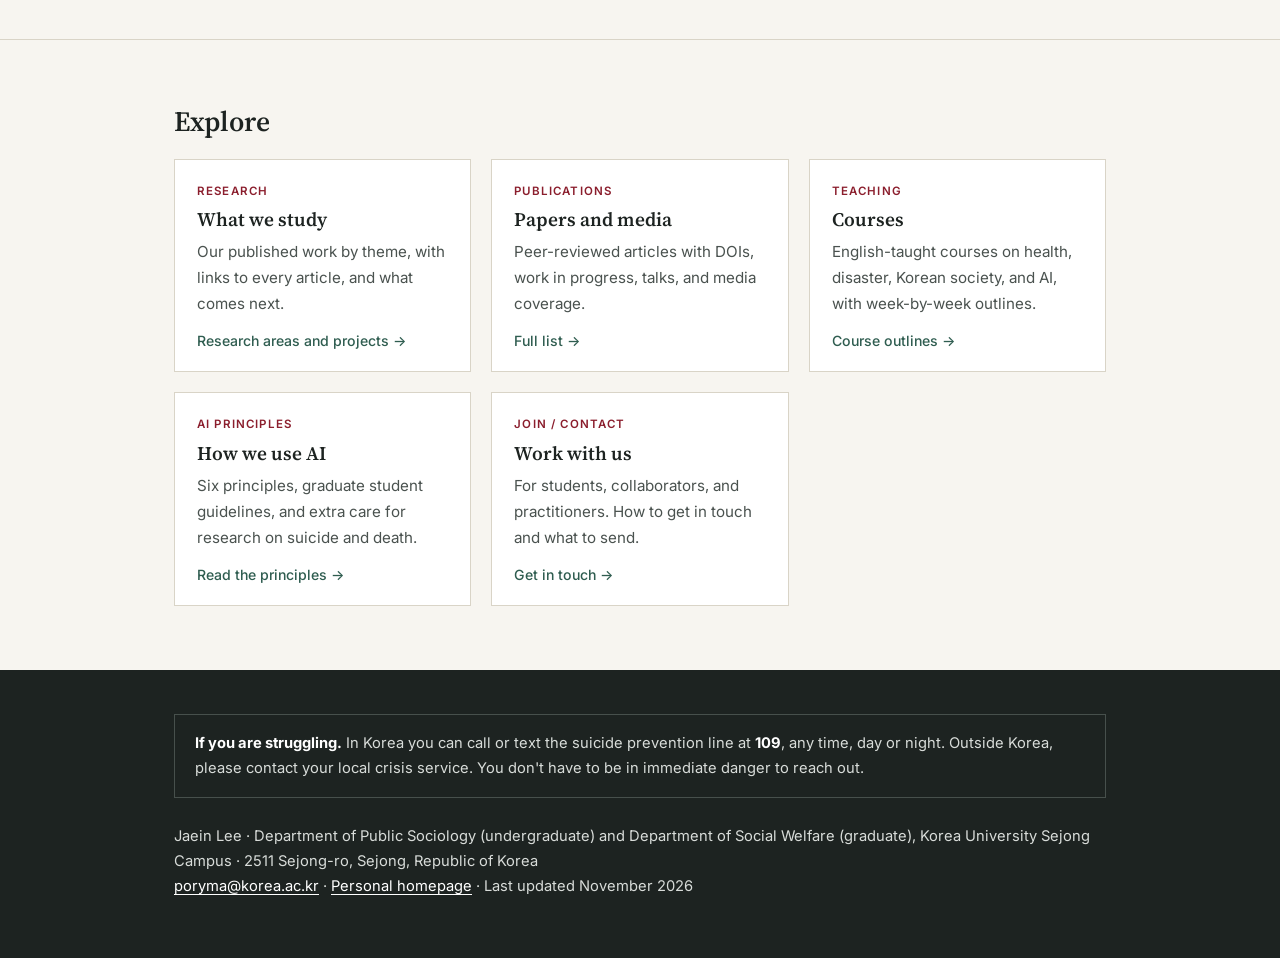
==== commit c1fd7b44: "Link MPRC and use Maryland Time Use Lab name Co-Authored-By: Claude Opus 5.5 <noreply@anthropic.com>" ====
--- a/index.html
+++ b/index.html
@@ -33,7 +33,7 @@
         <div class="kicker">Korea University · Sejong Campus</div>
         <h1>Life, Death &amp; Inequality Lab</h1>
         <p class="lede">We study who dies too early and who dies alone in Korea, and what communities, welfare systems, and policy can do to keep people alive.</p>
-        <p class="meta">Directed by <strong>Jaein Lee, Ph.D.</strong>, Assistant Professor · Department of Public Sociology (undergraduate) and Department of Social Welfare (graduate) · External Faculty Affiliate, Maryland Population Research Center and <a href="https://socy.umd.edu/research/maryland-time-use-laboratory/people">Maryland Time Use Laboratory</a>, University of Maryland<br>
+        <p class="meta">Directed by <strong>Jaein Lee, Ph.D.</strong>, Assistant Professor · Department of Public Sociology (undergraduate) and Department of Social Welfare (graduate) · External Faculty Affiliate, <a href="https://www.popcenter.umd.edu/people">Maryland Population Research Center</a> and <a href="https://socy.umd.edu/research/maryland-time-use-laboratory/people">Maryland Time Use Lab</a>, University of Maryland<br>
           <a href="mailto:poryma@korea.ac.kr">poryma@korea.ac.kr</a> · <a href="https://poryma.github.io/">Personal homepage</a></p>
       </div>
       <img class="portrait" src="photo.jpg" alt="Portrait of Jaein Lee" width="714" height="1000">
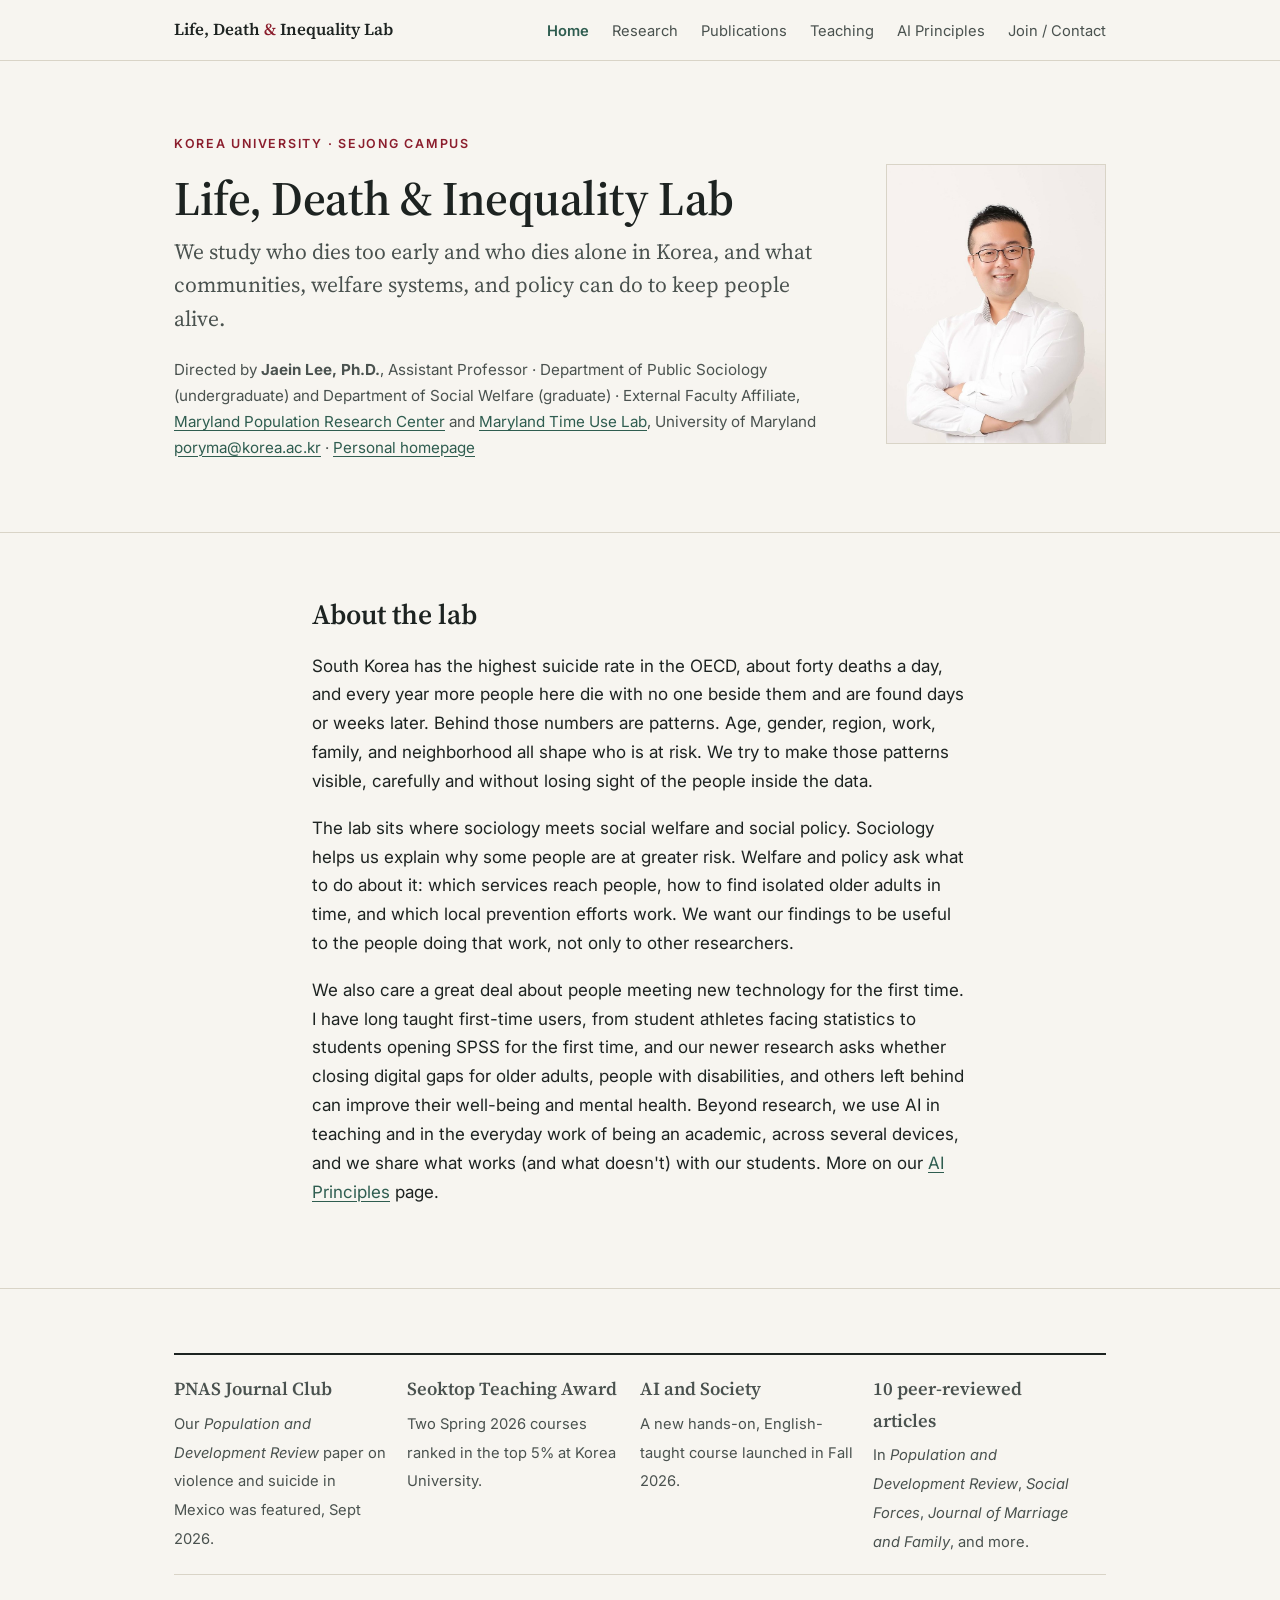
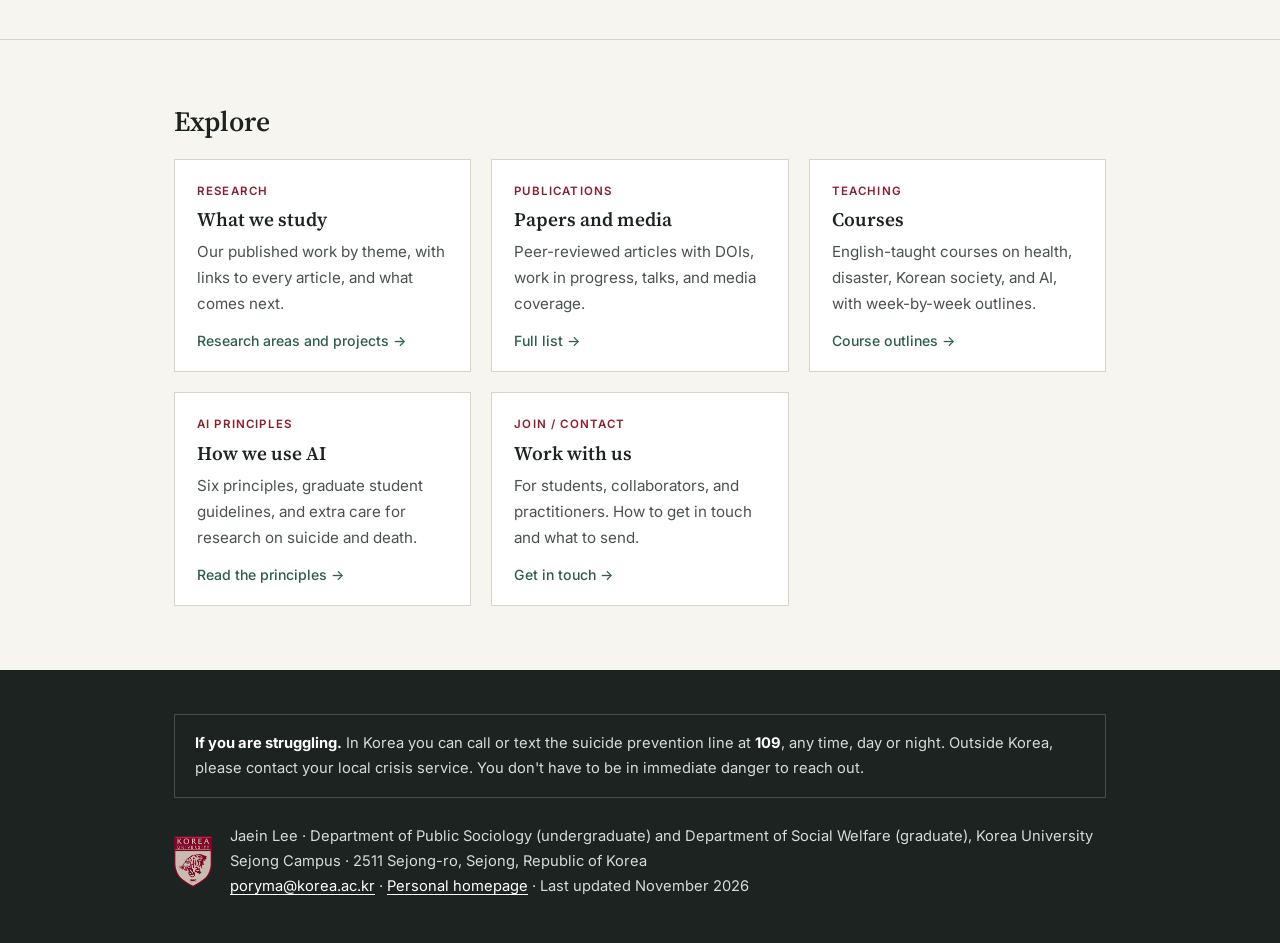
==== commit 10459ae3: "Add Korea University emblem (official UI files) Co-Authored-By: Claude Opus 5.5 <noreply@anthropic.c" ====
--- a/index.html
+++ b/index.html
@@ -8,7 +8,7 @@
   <link rel="preconnect" href="https://fonts.googleapis.com">
   <link rel="preconnect" href="https://fonts.gstatic.com" crossorigin>
   <link href="https://fonts.googleapis.com/css2?family=Inter:wght@400;500;600&family=Source+Serif+4:opsz,wght@8..60,400;8..60,600&display=swap" rel="stylesheet">
-  <link rel="stylesheet" href="style.css">
+  <link rel="stylesheet" href="style.css?v=20261127">
 </head>
 <body>
 
@@ -80,8 +80,9 @@
     <div class="care">
       <strong>If you are struggling.</strong> In Korea you can call or text the suicide prevention line at <strong>109</strong>, any time, day or night. Outside Korea, please contact your local crisis service. You don't have to be in immediate danger to reach out.
     </div>
+    <div class="ku-row"><a href="https://sejong.korea.ac.kr/" class="ku-mark" title="Korea University Sejong Campus"><img src="img/ku-emblem.png" alt="Korea University emblem" width="38" height="51"></a>
     <p>Jaein Lee · Department of Public Sociology (undergraduate) and Department of Social Welfare (graduate), Korea University Sejong Campus · 2511 Sejong-ro, Sejong, Republic of Korea<br>
-      <a href="mailto:poryma@korea.ac.kr">poryma@korea.ac.kr</a> · <a href="https://poryma.github.io/">Personal homepage</a> · Last updated November 2026</p>
+      <a href="mailto:poryma@korea.ac.kr">poryma@korea.ac.kr</a> · <a href="https://poryma.github.io/">Personal homepage</a> · Last updated November 2026</p></div>
   </div>
 </footer>
 
--- a/style.css
+++ b/style.css
@@ -205,6 +205,10 @@
   margin-bottom: 26px;
 }
 footer.site .care strong { color: #fff; }
+footer.site .ku-row { display: flex; gap: 18px; align-items: center; }
+footer.site .ku-row p { margin: 0; }
+footer.site .ku-mark { flex: none; line-height: 0; opacity: .92; }
+footer.site .ku-mark:hover { opacity: 1; }
 
 @media (max-width: 640px) {
   nav a { margin: 0 14px 0 0; }
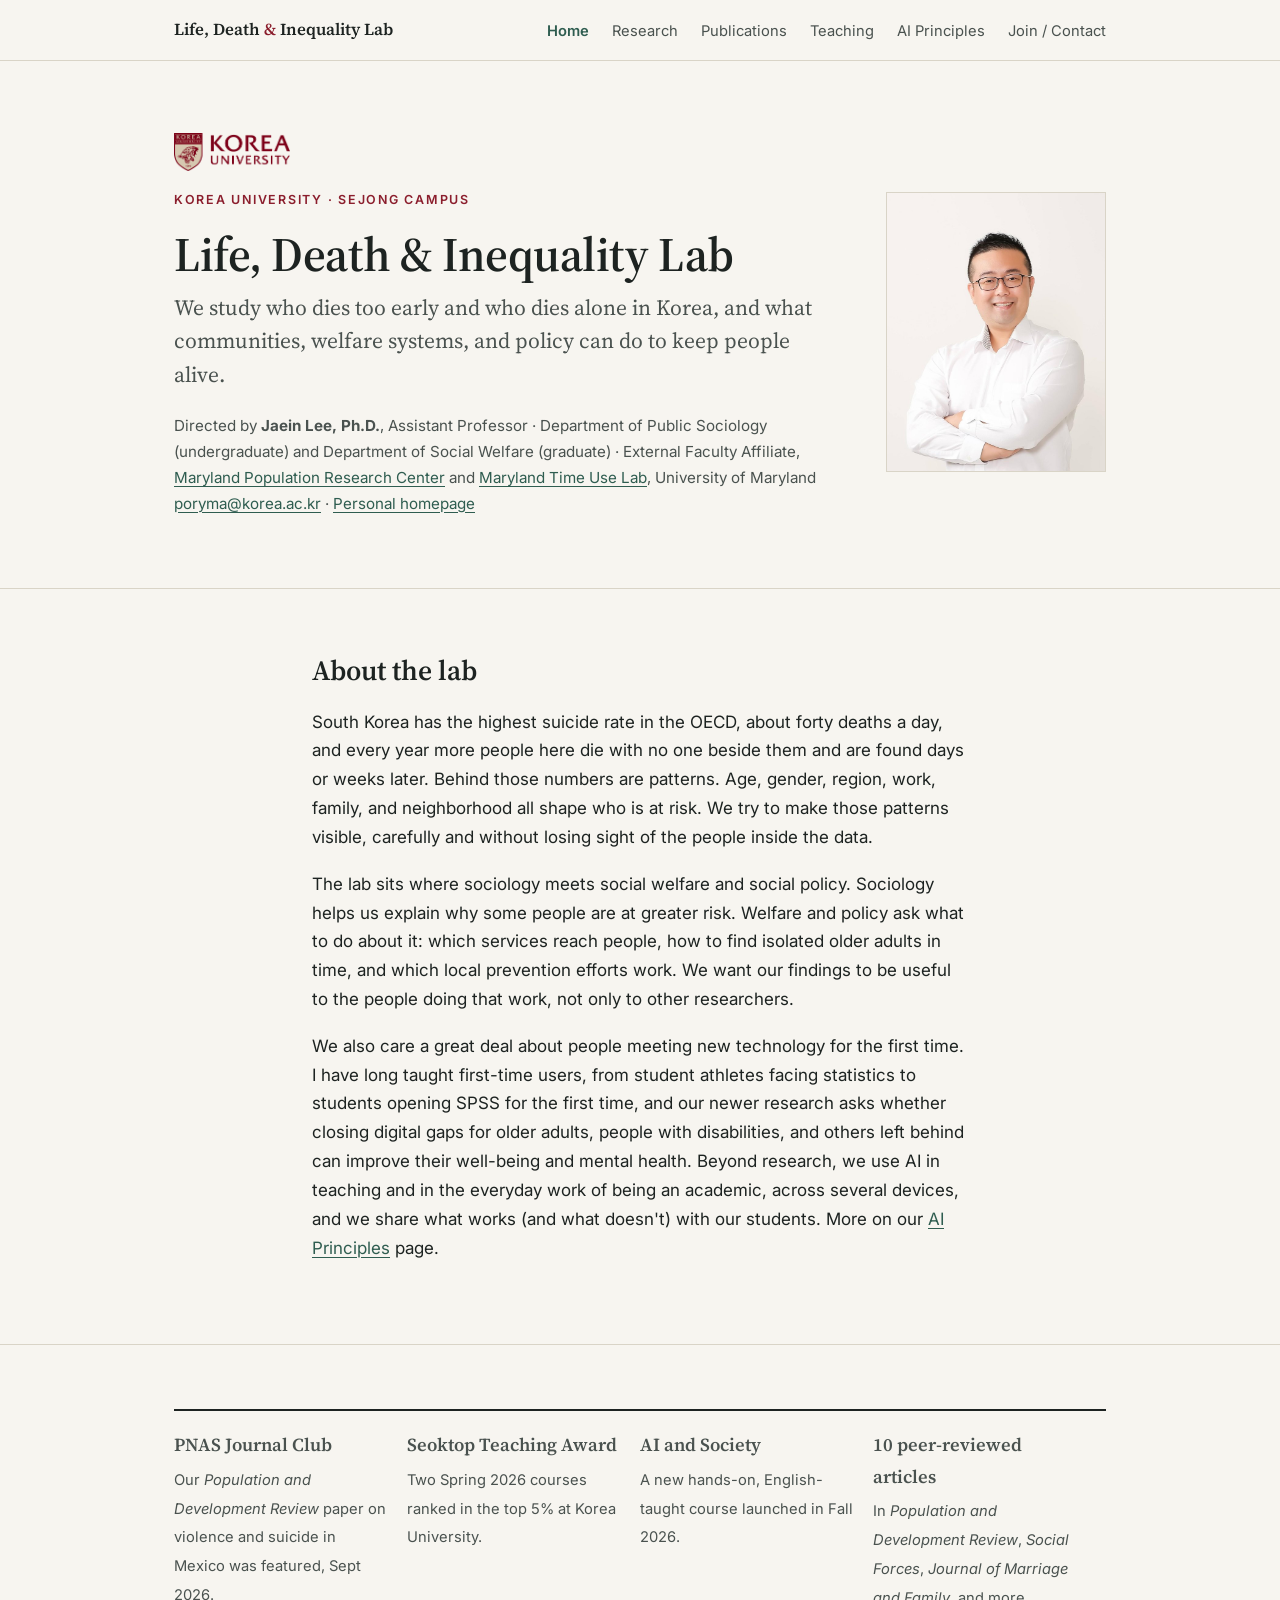
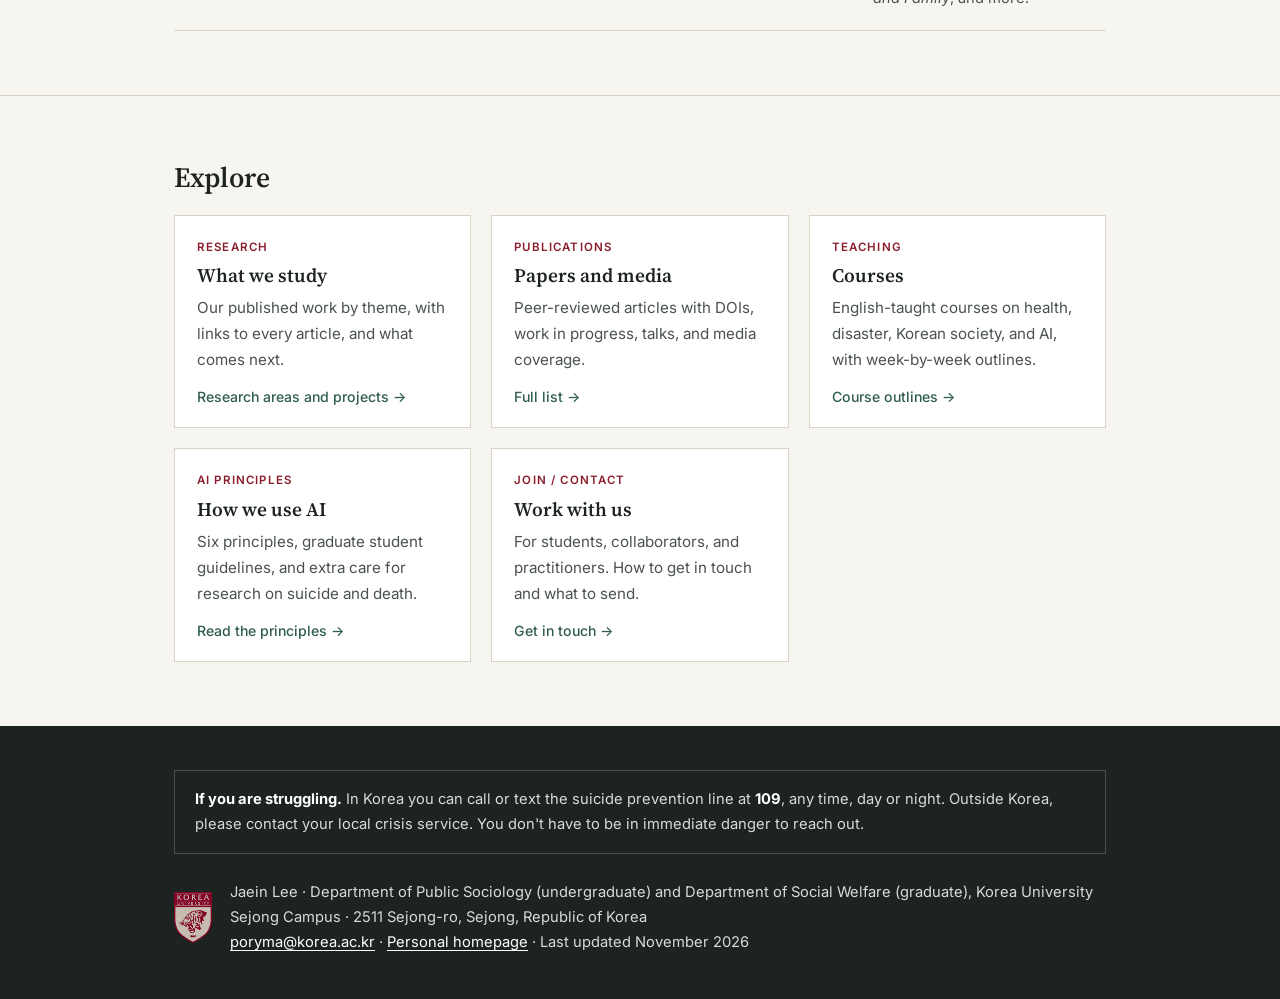
==== commit 8996fb25: "Add Korea University signature to lab home hero Co-Authored-By: Claude Opus 5.5 <noreply@anthropic.c" ====
--- a/index.html
+++ b/index.html
@@ -8,7 +8,7 @@
   <link rel="preconnect" href="https://fonts.googleapis.com">
   <link rel="preconnect" href="https://fonts.gstatic.com" crossorigin>
   <link href="https://fonts.googleapis.com/css2?family=Inter:wght@400;500;600&family=Source+Serif+4:opsz,wght@8..60,400;8..60,600&display=swap" rel="stylesheet">
-  <link rel="stylesheet" href="style.css?v=20261127">
+  <link rel="stylesheet" href="style.css?v=20261127b">
 </head>
 <body>
 
@@ -30,6 +30,7 @@
   <div class="hero">
     <div class="wrap hero-grid">
       <div>
+        <a class="ku-sig" href="https://sejong.korea.ac.kr/" title="Korea University Sejong Campus"><img src="img/ku-signature.png" alt="Korea University" width="116" height="38"></a>
         <div class="kicker">Korea University · Sejong Campus</div>
         <h1>Life, Death &amp; Inequality Lab</h1>
         <p class="lede">We study who dies too early and who dies alone in Korea, and what communities, welfare systems, and policy can do to keep people alive.</p>
--- a/style.css
+++ b/style.css
@@ -89,6 +89,7 @@
   max-width: 44rem;
   margin: 0;
 }
+.hero .ku-sig { display: inline-block; line-height: 0; margin-bottom: 18px; }
 .hero .meta { margin-top: 22px; font-size: .95rem; color: var(--ink-soft); }
 .hero-grid {
   display: grid;
